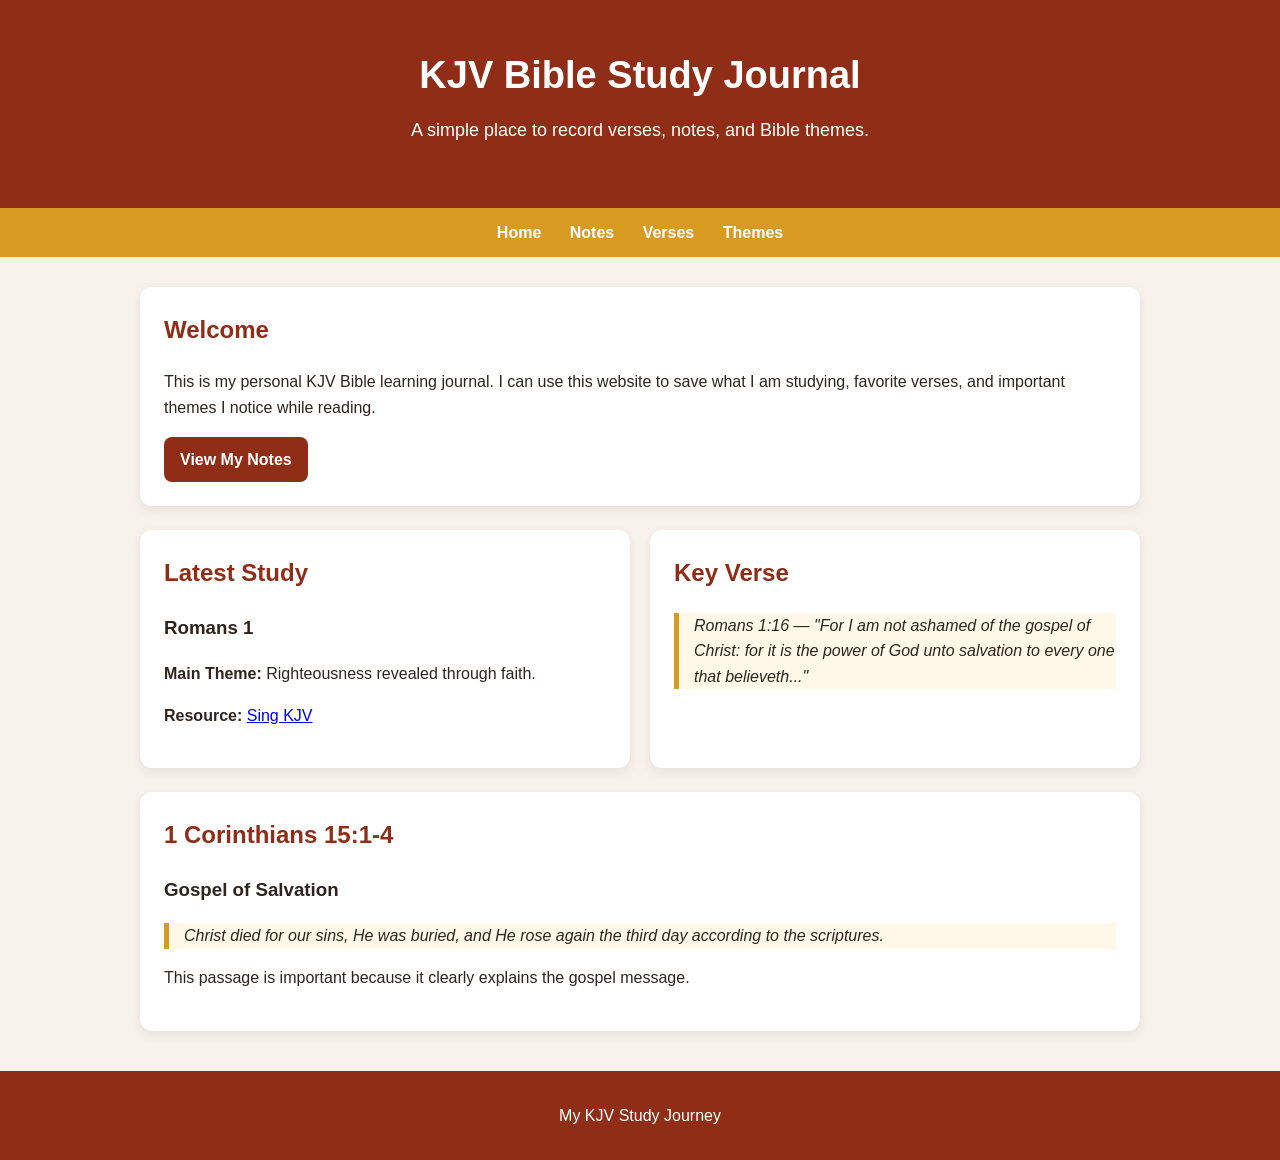
==== index.html @ 2e29be38 "Add files via upload" ====
<!DOCTYPE html>
<html lang="en">
<head>
  <meta charset="UTF-8">
  <meta name="viewport" content="width=device-width, initial-scale=1.0">
  <title>KJV Bible Study Journal</title>
  <link rel="stylesheet" href="style.css">
</head>
<body>

  <header>
    <h1>KJV Bible Study Journal</h1>
    <p>A simple place to record verses, notes, and Bible themes.</p>
  </header>

  <nav>
    <a href="index.html">Home</a>
    <a href="notes.html">Notes</a>
    <a href="verses.html">Verses</a>
    <a href="themes.html">Themes</a>
  </nav>

  <main class="container">
    <section class="card">
      <h2>Welcome</h2>
      <p>This is my personal KJV Bible learning journal. I can use this website to save what I am studying, favorite verses, and important themes I notice while reading.</p>
      <a class="button" href="notes.html">View My Notes</a>
    </section>

    <section class="grid">
      <div class="card">
        <h2>Latest Study</h2>
        <h3>Romans 1</h3>
        <p><strong>Main Theme:</strong> Righteousness revealed through faith.</p>
        <p><strong>Resource:</strong> <a href="https://singthekjv.app/scripture-songs" target="_blank">Sing KJV</a></p>
      </div>

      <div class="card">
        <h2>Key Verse</h2>
        <p class="verse">Romans 1:16 — "For I am not ashamed of the gospel of Christ: for it is the power of God unto salvation to every one that believeth..."</p>
      </div>
    </section>

    <section class="card">
      <h2>1 Corinthians 15:1-4</h2>
      <h3>Gospel of Salvation</h3>
      <p class="verse">Christ died for our sins, He was buried, and He rose again the third day according to the scriptures.</p>
      <p>This passage is important because it clearly explains the gospel message.</p>
    </section>
  </main>

  <footer>
    <p>My KJV Study Journey</p>
  </footer>

</body>
</html>
---- style.css ----
/*
  KJV Bible Study Journal Styles
  This file controls the colors, spacing, and layout for every page.
*/

/* This makes padding easier to control on every element. */
* {
  box-sizing: border-box;
}

body {
  margin: 0;
  font-family: Arial, sans-serif;
  background-color: #f7f3ea;
  color: #2f241d;
  line-height: 1.6;
}

/* Header / Hero Section */
header {
  background-color: #8f2d17;
  color: white;
  text-align: center;
  padding: 45px 20px;
}

header h1 {
  margin: 0;
  font-size: 38px;
}

header p {
  margin-top: 10px;
  font-size: 18px;
}

/* Navigation Bar */
nav {
  background-color: #d89b22;
  padding: 12px;
  text-align: center;
}

nav a {
  color: white;
  text-decoration: none;
  font-weight: bold;
  margin: 0 12px;
}

nav a:hover {
  text-decoration: underline;
}

/* Main page container */
.container {
  width: 90%;
  max-width: 1000px;
  margin: 30px auto;
}

/* Cards are the white boxes on the page. */
.card {
  background-color: white;
  border-radius: 12px;
  padding: 24px;
  margin-bottom: 24px;
  box-shadow: 0 4px 12px rgba(0, 0, 0, 0.08);
}

.card h2 {
  color: #8f2d17;
  margin-top: 0;
}

/* Two-column section for the home page */
.grid {
  display: grid;
  grid-template-columns: repeat(2, 1fr);
  gap: 20px;
}

/* Verse styling */
.verse {
  border-left: 5px solid #d89b22;
  padding-left: 15px;
  font-style: italic;
  background-color: #fff8e8;
}

.button {
  display: inline-block;
  background-color: #8f2d17;
  color: white;
  padding: 10px 16px;
  border-radius: 8px;
  text-decoration: none;
  font-weight: bold;
}

.button:hover {
  background-color: #6f2111;
}

footer {
  background-color: #8f2d17;
  color: white;
  text-align: center;
  padding: 16px;
  margin-top: 40px;
}

/* This makes the website look good on phones. */
@media (max-width: 700px) {
  header h1 {
    font-size: 30px;
  }

  nav a {
    display: block;
    margin: 8px 0;
  }

  .grid {
    grid-template-columns: 1fr;
  }
}
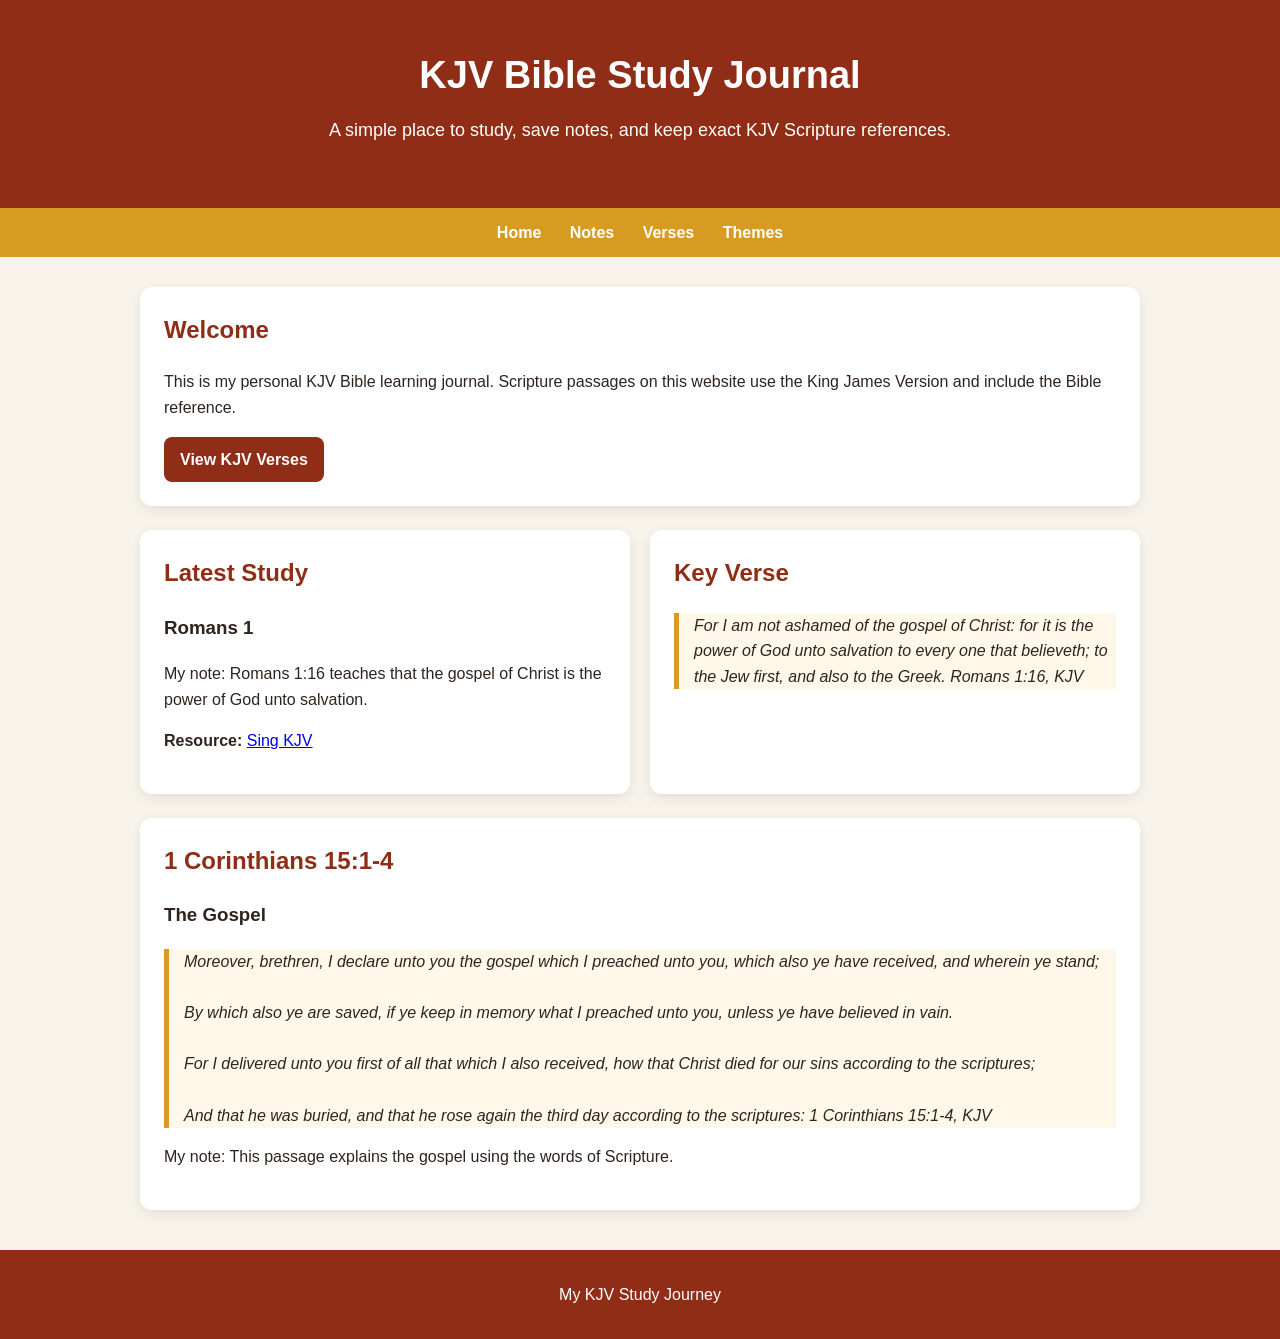
==== commit 7d2b3e6e: "Revise text and links for KJV Bible Study Journal Updated content to enhance clarity and include KJV" ====
--- a/index.html
+++ b/index.html
@@ -10,7 +10,7 @@
 
   <header>
     <h1>KJV Bible Study Journal</h1>
-    <p>A simple place to record verses, notes, and Bible themes.</p>
+    <p>A simple place to study, save notes, and keep exact KJV Scripture references.</p>
   </header>
 
   <nav>
@@ -23,29 +23,38 @@
   <main class="container">
     <section class="card">
       <h2>Welcome</h2>
-      <p>This is my personal KJV Bible learning journal. I can use this website to save what I am studying, favorite verses, and important themes I notice while reading.</p>
-      <a class="button" href="notes.html">View My Notes</a>
+      <p>This is my personal KJV Bible learning journal. Scripture passages on this website use the King James Version and include the Bible reference.</p>
+      <a class="button" href="verses.html">View KJV Verses</a>
     </section>
 
     <section class="grid">
       <div class="card">
         <h2>Latest Study</h2>
         <h3>Romans 1</h3>
-        <p><strong>Main Theme:</strong> Righteousness revealed through faith.</p>
+        <p><span class="note-label">My note:</span> Romans 1:16 teaches that the gospel of Christ is the power of God unto salvation.</p>
         <p><strong>Resource:</strong> <a href="https://singthekjv.app/scripture-songs" target="_blank">Sing KJV</a></p>
       </div>
 
       <div class="card">
         <h2>Key Verse</h2>
-        <p class="verse">Romans 1:16 — "For I am not ashamed of the gospel of Christ: for it is the power of God unto salvation to every one that believeth..."</p>
+        <p class="verse">
+          For I am not ashamed of the gospel of Christ: for it is the power of God unto salvation to every one that believeth; to the Jew first, and also to the Greek.
+          <span class="citation">Romans 1:16, KJV</span>
+        </p>
       </div>
     </section>
 
     <section class="card">
       <h2>1 Corinthians 15:1-4</h2>
-      <h3>Gospel of Salvation</h3>
-      <p class="verse">Christ died for our sins, He was buried, and He rose again the third day according to the scriptures.</p>
-      <p>This passage is important because it clearly explains the gospel message.</p>
+      <h3>The Gospel</h3>
+      <p class="verse">
+        Moreover, brethren, I declare unto you the gospel which I preached unto you, which also ye have received, and wherein ye stand;<br><br>
+        By which also ye are saved, if ye keep in memory what I preached unto you, unless ye have believed in vain.<br><br>
+        For I delivered unto you first of all that which I also received, how that Christ died for our sins according to the scriptures;<br><br>
+        And that he was buried, and that he rose again the third day according to the scriptures:
+        <span class="citation">1 Corinthians 15:1-4, KJV</span>
+      </p>
+      <p><span class="note-label">My note:</span> This passage explains the gospel using the words of Scripture.</p>
     </section>
   </main>
 
